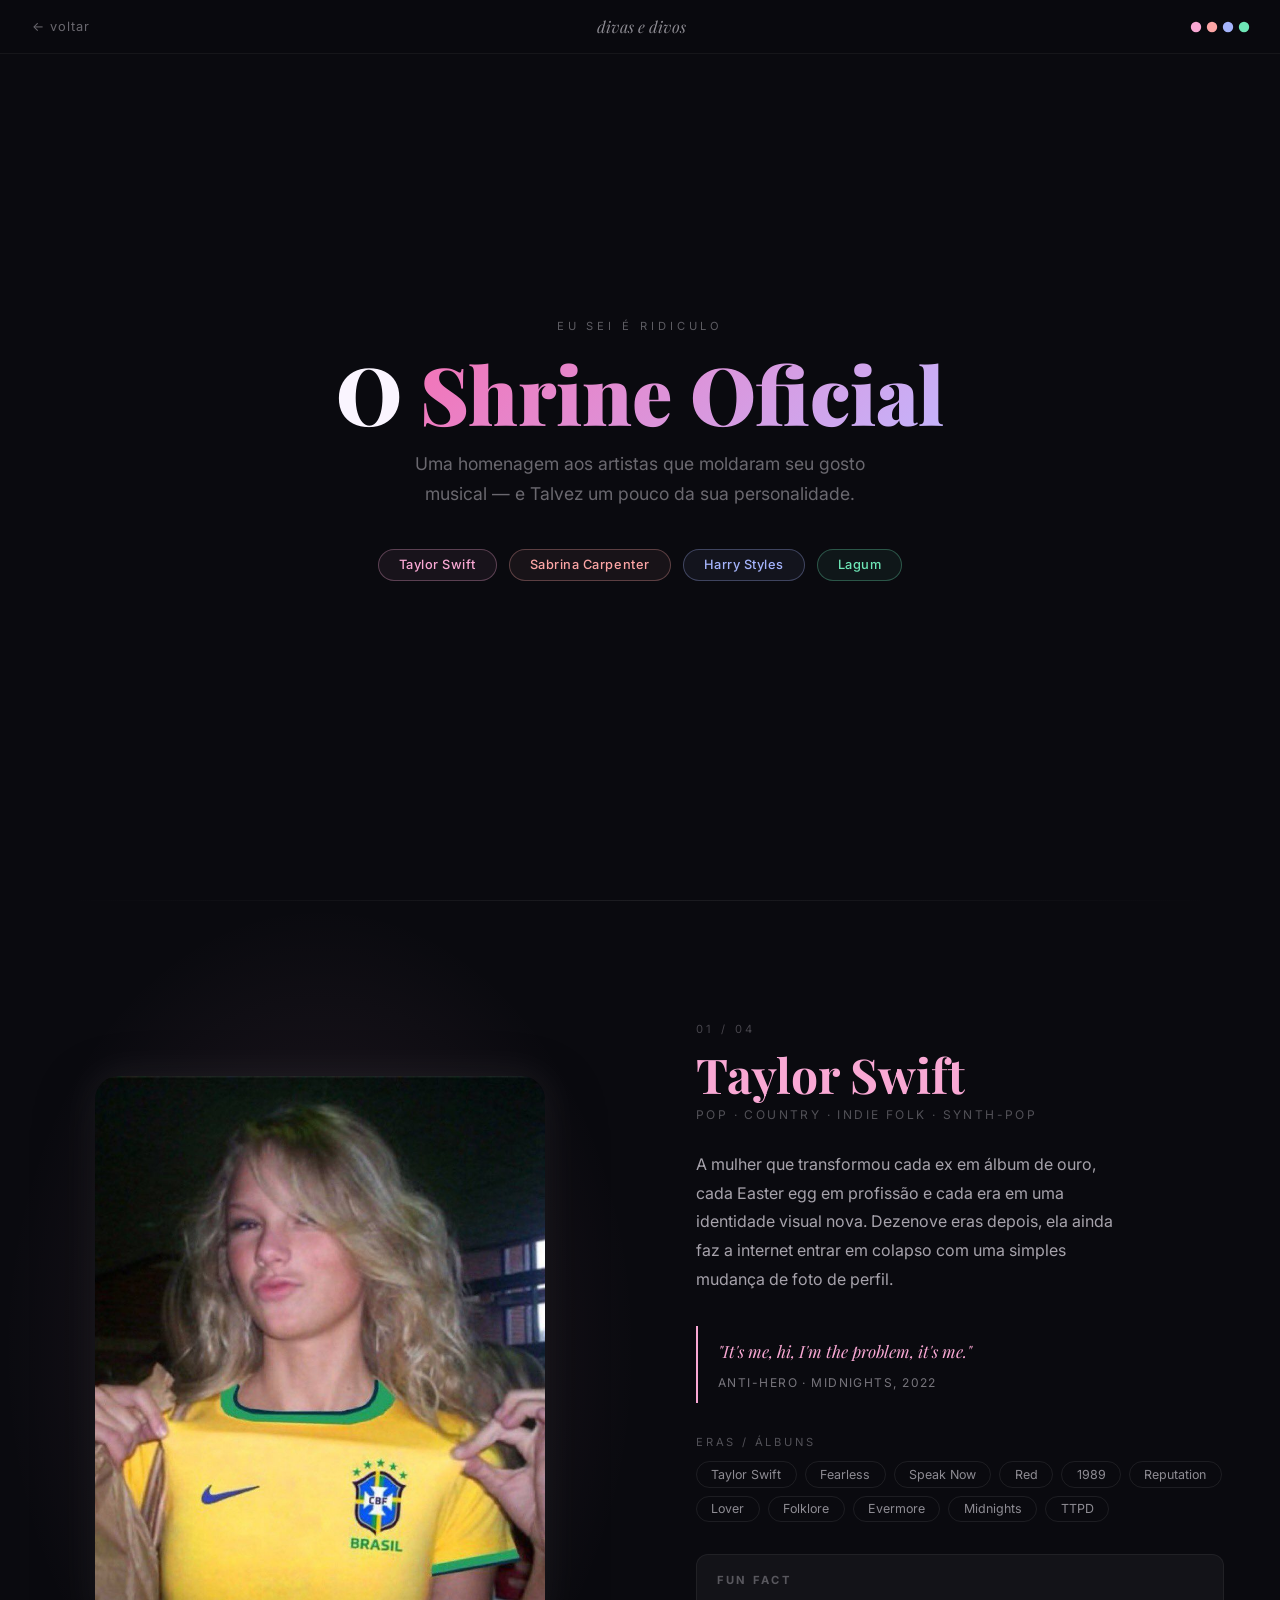
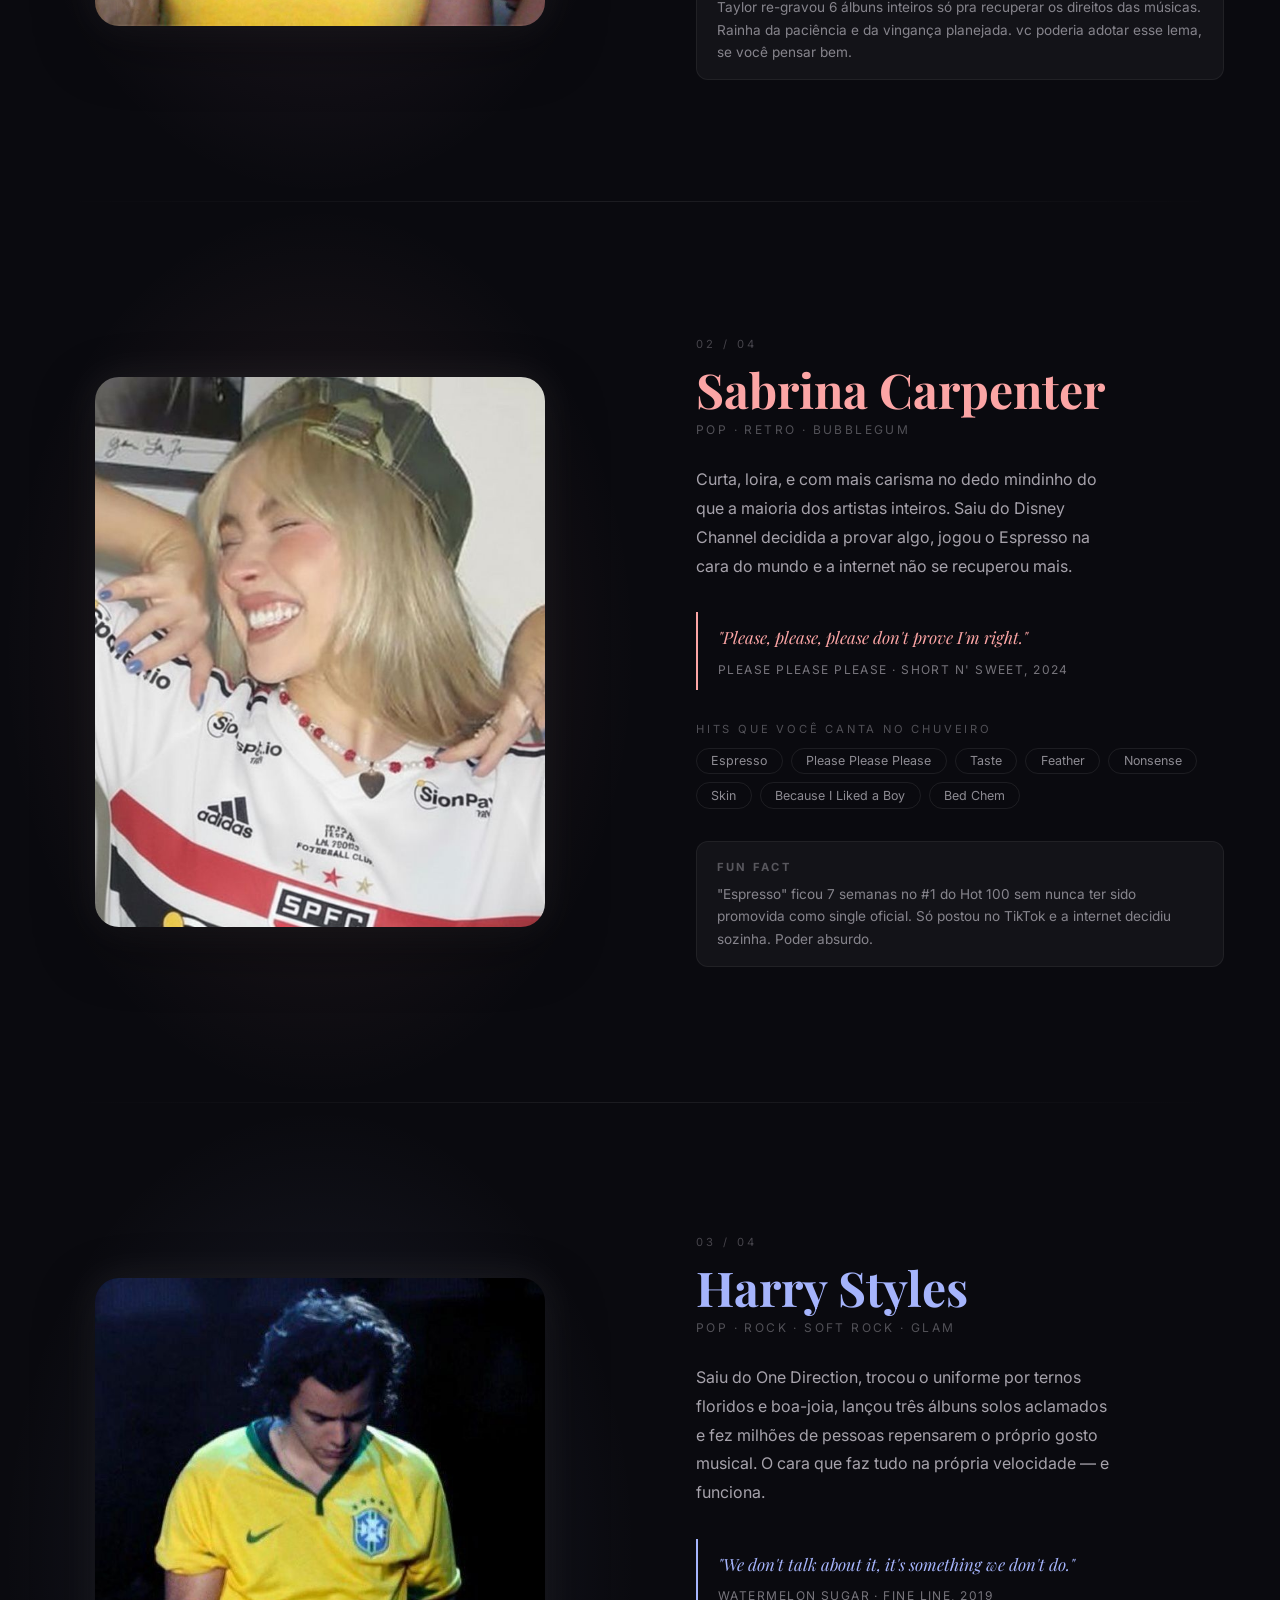
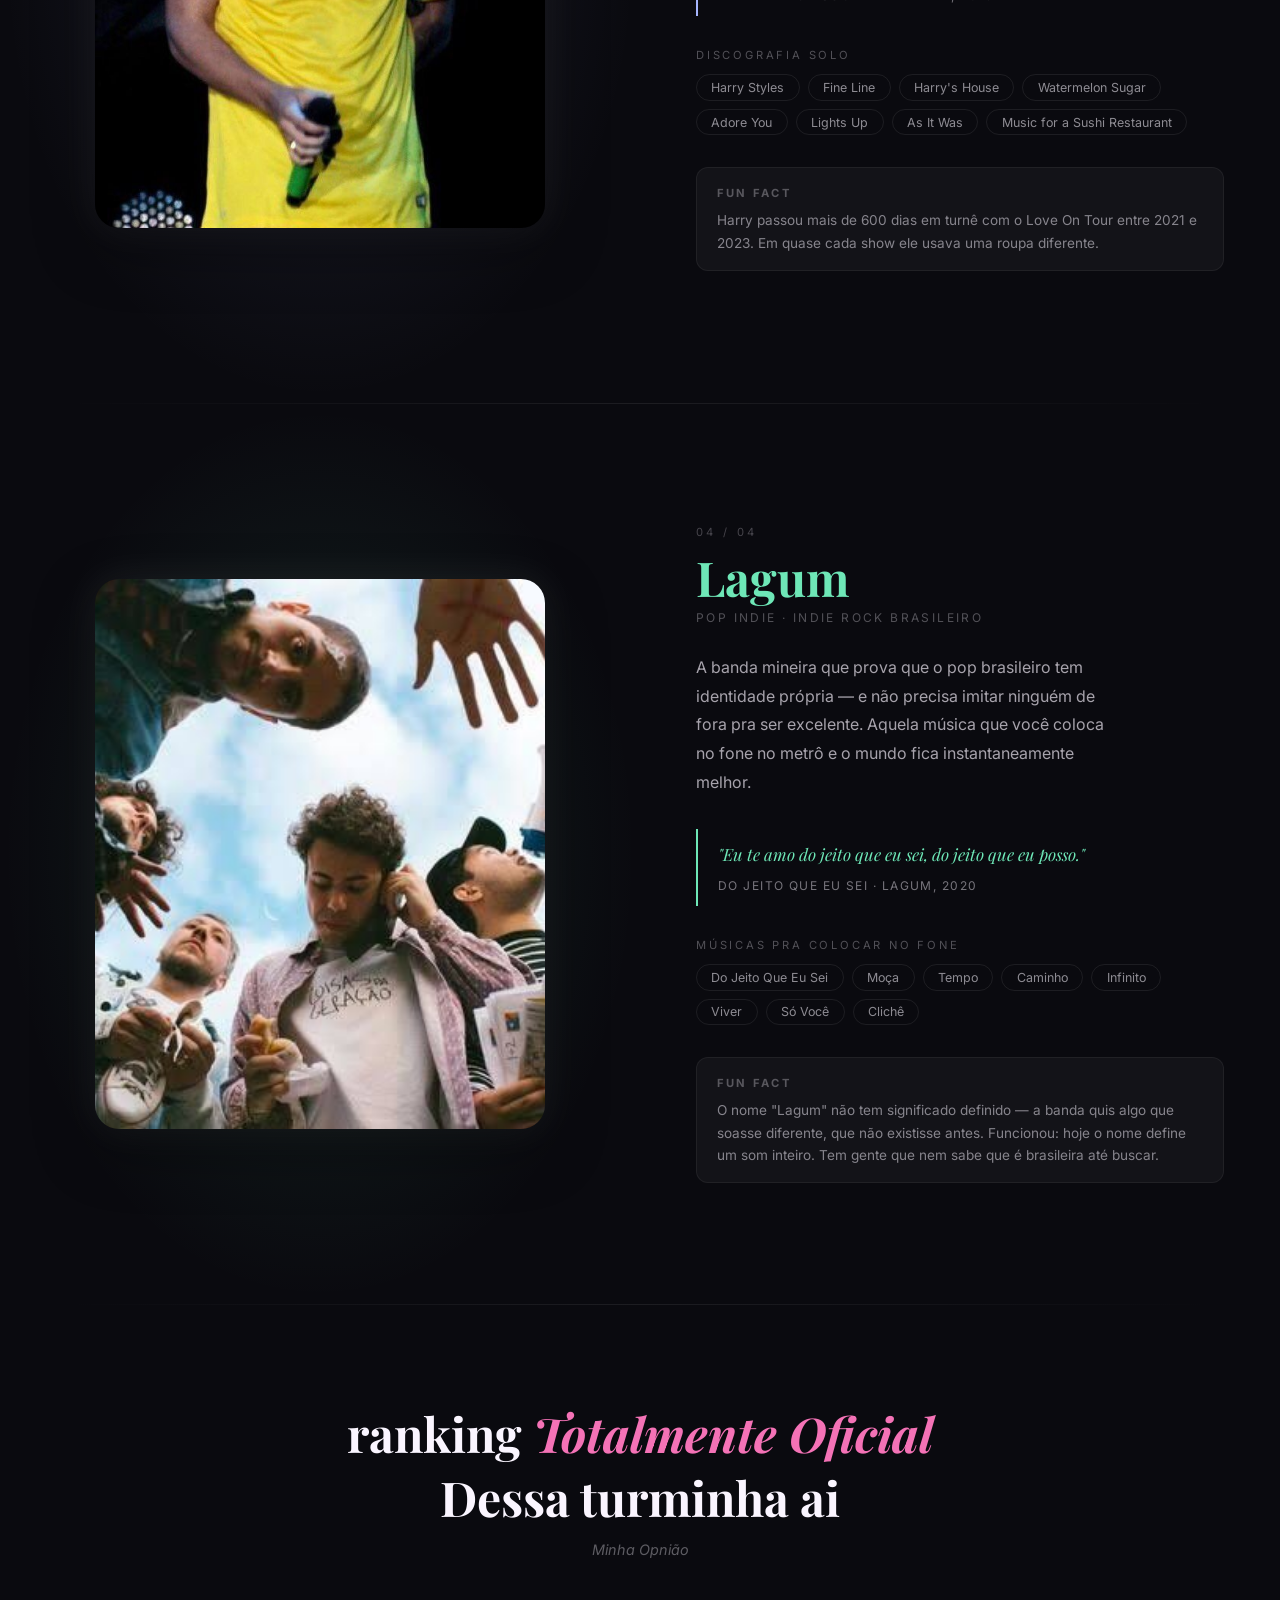
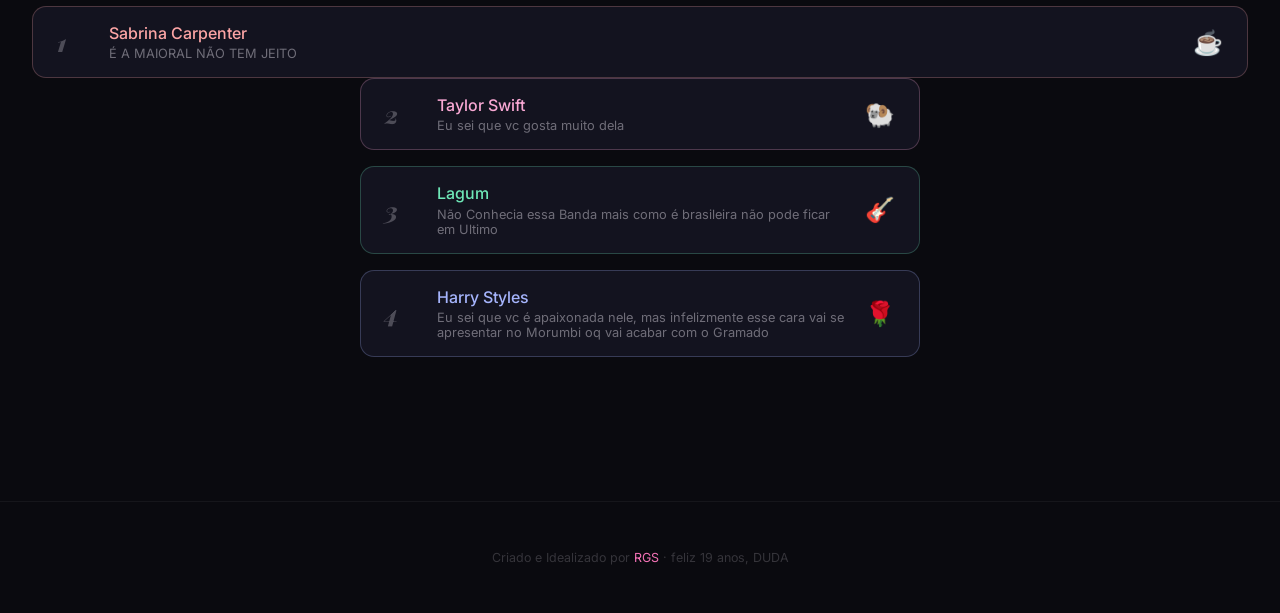
==== divas.html @ cad68816 "Add files via upload" ====
<!DOCTYPE html>
<html lang="pt-BR">
<head>
  <meta charset="UTF-8">
  <meta name="viewport" content="width=device-width, initial-scale=1.0">
  <title>Music shrine</title>
  <link rel="preconnect" href="https://fonts.googleapis.com">
  <link href="https://fonts.googleapis.com/css2?family=Playfair+Display:ital,wght@0,400;0,700;0,900;1,400;1,700&family=Inter:wght@300;400;500;600&display=swap" rel="stylesheet">
  <link rel="stylesheet" href="divas.css">
</head>
<body>

  <div id="confete-container"></div>

 
  <nav>
    <a href="index.html" class="nav-back">← voltar</a>
    <span class="nav-titulo">divas e divos </span>
    <div class="nav-dots">
      <button class="nav-dot" style="background:#F9A8D4" data-target="taylor"  onclick="document.getElementById('taylor').scrollIntoView({behavior:'smooth'})"  title="Taylor Swift" ></button>
      <button class="nav-dot" style="background:#FCA5A5" data-target="sabrina" onclick="document.getElementById('sabrina').scrollIntoView({behavior:'smooth'})" title="Sabrina Carpenter"></button>
      <button class="nav-dot" style="background:#A5B4FC" data-target="harry"   onclick="document.getElementById('harry').scrollIntoView({behavior:'smooth'})"   title="Harry Styles"></button>
      <button class="nav-dot" style="background:#6EE7B7" data-target="lagum"   onclick="document.getElementById('lagum').scrollIntoView({behavior:'smooth'})"   title="Lagum"></button>
    </div>
  </nav>


  <section id="hero-divas" data-section="hero">
    <p class="hero-eyebrow">eu sei é ridiculo</p>
    <h1 class="hero-titulo">
      O <span class="grad-rosa">Shrine Oficial</span><br>
    </h1>
    <p class="hero-subtitulo">
      Uma homenagem aos artistas que moldaram seu gosto musical — e Talvez um pouco da sua personalidade.
    </p>
    <div class="hero-artistas-pills">
      <a class="pill pill-taylor"  href="#taylor">Taylor Swift</a>
      <a class="pill pill-sabrina" href="#sabrina">Sabrina Carpenter</a>
      <a class="pill pill-harry"   href="#harry">Harry Styles</a>
      <a class="pill pill-lagum"   href="#lagum">Lagum</a>
    </div>
  </section>

  <div class="divisor"></div>

 
  <section class="artista-section s-taylor" id="taylor" data-section="taylor">
  <div class="artista-visual">
  <div class="artista-visual-bg"></div>
  <img src="taylor.jpg" alt="Taylor Swift" class="artista-img">
</div>
    <div class="artista-content">
      <p class="artista-numero fade-in-up">01 / 04</p>
      <h2 class="artista-nome fade-in-up">Taylor Swift</h2>
      <p class="artista-genero fade-in-up">Pop · Country · Indie Folk · Synth-Pop</p>

      <p class="artista-desc fade-in-up">
        A mulher que transformou cada ex em álbum de ouro, cada Easter egg em profissão e cada era em uma identidade visual nova. 
        Dezenove eras depois, ela ainda faz a internet entrar em colapso com uma simples mudança de foto de perfil.
      </p>

      <div class="artista-quote fade-in-up">
        <p>"It's me, hi, I'm the problem, it's me."</p>
        <small>Anti-Hero · Midnights, 2022</small>
      </div>

      <div class="artista-hits fade-in-up">
        <p class="artista-hits-titulo">eras / álbuns</p>
        <div class="hits-lista">
          <span class="hit-tag">Taylor Swift</span>
          <span class="hit-tag">Fearless</span>
          <span class="hit-tag">Speak Now</span>
          <span class="hit-tag">Red</span>
          <span class="hit-tag">1989</span>
          <span class="hit-tag">Reputation</span>
          <span class="hit-tag">Lover</span>
          <span class="hit-tag">Folklore</span>
          <span class="hit-tag">Evermore</span>
          <span class="hit-tag">Midnights</span>
          <span class="hit-tag">TTPD</span>
        </div>
      </div>

      <div class="artista-funfact fade-in-up">
        <strong>fun fact</strong>
        Taylor re-gravou 6 álbuns inteiros só pra recuperar os direitos das músicas. Rainha da paciência e da vingança planejada.
        vc poderia adotar esse lema, se você pensar bem.
      </div>
    </div>
  </section>

  <div class="divisor"></div>

 
  <section class="artista-section s-sabrina" id="sabrina" data-section="sabrina">
   <div class="artista-visual">
  <div class="artista-visual-bg"></div>
  <img src="sabrina.jpg" alt="Sabrina Carpenter" class="artista-img">
</div>
    <div class="artista-content">
      <p class="artista-numero fade-in-up">02 / 04</p>
      <h2 class="artista-nome fade-in-up">Sabrina Carpenter</h2>
      <p class="artista-genero fade-in-up">Pop · Retro · Bubblegum</p>

      <p class="artista-desc fade-in-up">
        Curta, loira, e com mais carisma no dedo mindinho do que a maioria dos artistas inteiros. 
        Saiu do Disney Channel decidida a provar algo, jogou o Espresso na cara do mundo e a internet não se recuperou mais.
      </p>

      <div class="artista-quote fade-in-up">
        <p>"Please, please, please don't prove I'm right."</p>
        <small>Please Please Please · Short n' Sweet, 2024</small>
      </div>

      <div class="artista-hits fade-in-up">
        <p class="artista-hits-titulo">hits que você canta no chuveiro</p>
        <div class="hits-lista">
          <span class="hit-tag">Espresso</span>
          <span class="hit-tag">Please Please Please</span>
          <span class="hit-tag">Taste</span>
          <span class="hit-tag">Feather</span>
          <span class="hit-tag">Nonsense</span>
          <span class="hit-tag">Skin</span>
          <span class="hit-tag">Because I Liked a Boy</span>
          <span class="hit-tag">Bed Chem</span>
        </div>
      </div>

      <div class="artista-funfact fade-in-up">
        <strong>fun fact</strong>
        "Espresso" ficou 7 semanas no #1 do Hot 100 sem nunca ter sido promovida como single oficial. 
        Só postou no TikTok e a internet decidiu sozinha. Poder absurdo.
      </div>
    </div>
  </section>

  <div class="divisor"></div>


  <section class="artista-section s-harry" id="harry" data-section="harry">
    <div class="artista-visual">
  <div class="artista-visual-bg"></div>
  <img src="harry.jpg" alt="Harry Styles" class="artista-img">
</div>
    <div class="artista-content">
      <p class="artista-numero fade-in-up">03 / 04</p>
      <h2 class="artista-nome fade-in-up">Harry Styles</h2>
      <p class="artista-genero fade-in-up">Pop · Rock · Soft Rock · Glam</p>

      <p class="artista-desc fade-in-up">
        Saiu do One Direction, trocou o uniforme por ternos floridos e boa-joia, lançou três álbuns solos aclamados e fez
        milhões de pessoas repensarem o próprio gosto musical. O cara que faz tudo na própria velocidade — e funciona.
      </p>

      <div class="artista-quote fade-in-up">
        <p>"We don't talk about it, it's something we don't do."</p>
        <small>Watermelon Sugar · Fine Line, 2019</small>
      </div>

      <div class="artista-hits fade-in-up">
        <p class="artista-hits-titulo">discografia solo</p>
        <div class="hits-lista">
          <span class="hit-tag">Harry Styles</span>
          <span class="hit-tag">Fine Line</span>
          <span class="hit-tag">Harry's House</span>
          <span class="hit-tag">Watermelon Sugar</span>
          <span class="hit-tag">Adore You</span>
          <span class="hit-tag">Lights Up</span>
          <span class="hit-tag">As It Was</span>
          <span class="hit-tag">Music for a Sushi Restaurant</span>
        </div>
      </div>

      <div class="artista-funfact fade-in-up">
        <strong>fun fact</strong>
        Harry passou mais de 600 dias em turnê com o Love On Tour entre 2021 e 2023. 
        Em quase cada show ele usava uma roupa diferente.
      </div>
    </div>
  </section>

  <div class="divisor"></div>

 
  <section class="artista-section s-lagum" id="lagum" data-section="lagum">
   <div class="artista-visual">
  <div class="artista-visual-bg"></div>
  <img src="lagum.jpg" alt="Lagum" class="artista-img">
</div>
    <div class="artista-content">
      <p class="artista-numero fade-in-up">04 / 04</p>
      <h2 class="artista-nome fade-in-up">Lagum</h2>
      <p class="artista-genero fade-in-up">Pop Indie · Indie Rock Brasileiro</p>

      <p class="artista-desc fade-in-up">
        A banda mineira que prova que o pop brasileiro tem identidade própria — e não precisa imitar ninguém de fora pra ser excelente. 
        Aquela música que você coloca no fone no metrô e o mundo fica instantaneamente melhor.
      </p>

      <div class="artista-quote fade-in-up">
        <p>"Eu te amo do jeito que eu sei, do jeito que eu posso."</p>
        <small>Do Jeito Que Eu Sei · Lagum, 2020</small>
      </div>

      <div class="artista-hits fade-in-up">
        <p class="artista-hits-titulo">músicas pra colocar no fone</p>
        <div class="hits-lista">
          <span class="hit-tag">Do Jeito Que Eu Sei</span>
          <span class="hit-tag">Moça</span>
          <span class="hit-tag">Tempo</span>
          <span class="hit-tag">Caminho</span>
          <span class="hit-tag">Infinito</span>
          <span class="hit-tag">Viver</span>
          <span class="hit-tag">Só Você</span>
          <span class="hit-tag">Clichê</span>
        </div>
      </div>

      <div class="artista-funfact fade-in-up">
        <strong>fun fact</strong>
        O nome "Lagum" não tem significado definido — a banda quis algo que soasse diferente, que não existisse antes.
        Funcionou: hoje o nome define um som inteiro. Tem gente que nem sabe que é brasileira até buscar.
      </div>
    </div>
  </section>

  <div class="divisor"></div>


  <section id="ranking">
    <h2 class="ranking-titulo fade-in-up">
       ranking <em> Totalmente Oficial</em><br> Dessa turminha ai
    </h2>
    <p class="ranking-sub fade-in-up">Minha Opnião</p>

      <div class="ranking-item fade-in-up" style="border-color: rgba(252,165,165,0.25);">
        <span class="ranking-pos">1</span>
        <div class="ranking-info">
          <p class="ranking-artista" style="color:#FCA5A5">Sabrina Carpenter</p>
          <p class="ranking-motivo">É A MAIORAL NÃO TEM JEITO</p>
        </div>
        <span class="ranking-emoji">☕</span>
      </div>

    <div class="ranking-lista">
      <div class="ranking-item fade-in-up" style="border-color: rgba(249,168,212,0.25);">
        <span class="ranking-pos">2</span>
        <div class="ranking-info">
          <p class="ranking-artista" style="color:#F9A8D4">Taylor Swift</p>
          <p class="ranking-motivo">Eu sei que vc gosta muito dela</p>
        </div>
        <span class="ranking-emoji">🐏</span>
      </div>

    

      <div class="ranking-item fade-in-up" style="border-color: rgba(110,231,183,0.25);">
        <span class="ranking-pos">3</span>
        <div class="ranking-info">
          <p class="ranking-artista" style="color:#6EE7B7">Lagum</p>
          <p class="ranking-motivo">Não Conhecia essa Banda mais como é brasileira não pode ficar em Ultimo </p>
        </div>
        <span class="ranking-emoji">🎸</span>
      </div>

      <div class="ranking-item fade-in-up" style="border-color: rgba(165,180,252,0.25);">
        <span class="ranking-pos">4</span>
        <div class="ranking-info">
          <p class="ranking-artista" style="color:#A5B4FC">Harry Styles</p>
          <p class="ranking-motivo">Eu sei que vc é apaixonada nele, mas infelizmente esse cara vai se apresentar no Morumbi oq vai acabar com o Gramado </p>
        </div>
        <span class="ranking-emoji">🌹</span>
      </div>
    </div>
  </section>

   <footer>
    Criado e Idealizado por <span>RGS</span> · feliz 19 anos, DUDA
  </footer>

  <script src="divas.js"></script>
</body>
</html>
---- divas.css ----
*, *::before, *::after { box-sizing: border-box; margin: 0; padding: 0; }

:root {
  --offwhite: #FAF5FF;
  --fundo:    #0A0A0F;
  --card-bg:  #13131F;
  --card-border: rgba(255,255,255,0.07);
}

html { scroll-behavior: smooth; }

body {
  font-family: 'Inter', sans-serif;
  background: var(--fundo);
  color: var(--offwhite);
  overflow-x: hidden;
}


#confete-container {
  position: fixed; top:0; left:0;
  width:100%; height:100%;
  pointer-events:none; z-index:999;
}
.confete-piece {
  position:absolute;
  animation: confete-cair linear forwards;
  opacity:0;
}
@keyframes confete-cair {
  0%   { transform: translateY(-20px) rotate(0deg);   opacity: 1; }
  100% { transform: translateY(110vh) rotate(720deg); opacity: 0; }
}


nav {
  position: fixed;
  top: 0; left: 0; right: 0;
  z-index: 100;
  display: flex;
  align-items: center;
  justify-content: space-between;
  padding: 1rem 2rem;
  background: rgba(10,10,15,0.85);
  backdrop-filter: blur(12px);
  border-bottom: 1px solid rgba(255,255,255,0.05);
}

.nav-back {
  font-size: 0.8rem;
  color: rgba(250,245,255,0.4);
  text-decoration: none;
  letter-spacing: 0.08em;
  transition: color 0.2s;
}
.nav-back:hover { color: rgba(250,245,255,0.8); }

.nav-titulo {
  font-family: 'Playfair Display', serif;
  font-style: italic;
  font-size: 1rem;
  color: rgba(250,245,255,0.55);
}

.nav-dots {
  display: flex;
  gap: 0.5rem;
}

.nav-dot {
  width: 8px; height: 8px;
  border-radius: 50%;
  cursor: pointer;
  opacity: 0.35;
  transition: opacity 0.2s, transform 0.2s;
  border: none;
}
.nav-dot:hover, .nav-dot.ativo { opacity: 1; transform: scale(1.3); }


#hero-divas {
  min-height: 100vh;
  display: flex;
  flex-direction: column;
  align-items: center;
  justify-content: center;
  text-align: center;
  padding: 6rem 1.5rem 3rem;
  position: relative;
}

.hero-eyebrow {
  font-size: 0.7rem;
  letter-spacing: 0.35em;
  text-transform: uppercase;
  color: rgba(250,245,255,0.35);
  margin-bottom: 1.25rem;
}

.hero-titulo {
  font-family: 'Playfair Display', serif;
  font-size: clamp(2.5rem, 7vw, 5rem);
  font-weight: 900;
  line-height: 1;
  margin-bottom: 1rem;
}

.hero-titulo .grad-rosa {
  background: linear-gradient(135deg, #F472B6, #C4B5FD);
  -webkit-background-clip: text;
  -webkit-text-fill-color: transparent;
  background-clip: text;
}

.hero-subtitulo {
  font-size: clamp(0.9rem, 2vw, 1.1rem);
  color: rgba(250,245,255,0.4);
  max-width: 480px;
  line-height: 1.7;
  margin-bottom: 2.5rem;
}

.hero-artistas-pills {
  display: flex;
  gap: 0.75rem;
  flex-wrap: wrap;
  justify-content: center;
  margin-bottom: 3rem;
}

.pill {
  padding: 0.45rem 1.25rem;
  border-radius: 100px;
  font-size: 0.8rem;
  font-weight: 500;
  border: 1px solid;
  cursor: pointer;
  text-decoration: none;
  transition: all 0.25s ease;
  letter-spacing: 0.04em;
}

.pill-taylor  { color: #F9A8D4; border-color: rgba(249,168,212,0.3); background: rgba(249,168,212,0.06); }
.pill-sabrina { color: #FCA5A5; border-color: rgba(252,165,165,0.3); background: rgba(252,165,165,0.06); }
.pill-harry   { color: #A5B4FC; border-color: rgba(165,180,252,0.3); background: rgba(165,180,252,0.06); }
.pill-lagum   { color: #6EE7B7; border-color: rgba(110,231,183,0.3); background: rgba(110,231,183,0.06); }

.pill-taylor:hover  { background: rgba(249,168,212,0.18); border-color: #F9A8D4; }
.pill-sabrina:hover { background: rgba(252,165,165,0.18); border-color: #FCA5A5; }
.pill-harry:hover   { background: rgba(165,180,252,0.18); border-color: #A5B4FC; }
.pill-lagum:hover   { background: rgba(110,231,183,0.18); border-color: #6EE7B7; }


.artista-section {
  min-height: 100vh;
  display: grid;
  grid-template-columns: 1fr 1fr;
  position: relative;
  overflow: hidden;
}

.artista-section:nth-child(even) { direction: rtl; }
.artista-section:nth-child(even) > * { direction: ltr; }


.artista-visual {
  position: relative;
  display: flex;
  align-items: center;
  justify-content: center;
  padding: 4rem 3rem;
  overflow: hidden;
}

.artista-visual-bg {
  position: absolute;
  inset: 0;
  opacity: 0.12;
  background-size: 120%;
  background-position: center;
}

.artista-inicial {
  font-family: 'Playfair Display', serif;
  font-size: clamp(8rem, 18vw, 14rem);
  font-weight: 900;
  font-style: italic;
  line-height: 1;
  position: relative;
  z-index: 1;
  user-select: none;
}

/* Painel conteúdo (direita) */
.artista-content {
  display: flex;
  flex-direction: column;
  justify-content: center;
  padding: 4rem 3.5rem;
  position: relative;
}

.artista-numero {
  font-size: 0.7rem;
  letter-spacing: 0.3em;
  color: rgba(250,245,255,0.25);
  margin-bottom: 0.75rem;
}

.artista-nome {
  font-family: 'Playfair Display', serif;
  font-size: clamp(2rem, 4vw, 3rem);
  font-weight: 700;
  line-height: 1.1;
  margin-bottom: 0.4rem;
}

.artista-genero {
  font-size: 0.75rem;
  letter-spacing: 0.2em;
  text-transform: uppercase;
  color: rgba(250,245,255,0.3);
  margin-bottom: 1.75rem;
}

.artista-desc {
  font-size: 1rem;
  line-height: 1.8;
  color: rgba(250,245,255,0.65);
  margin-bottom: 2rem;
  max-width: 420px;
}


.artista-quote {
  border-left: 2px solid;
  padding: 0.75rem 0 0.75rem 1.25rem;
  margin-bottom: 2rem;
}

.artista-quote p {
  font-family: 'Playfair Display', serif;
  font-style: italic;
  font-size: 1.05rem;
  line-height: 1.6;
  margin-bottom: 0.4rem;
}

.artista-quote small {
  font-size: 0.75rem;
  letter-spacing: 0.12em;
  text-transform: uppercase;
  opacity: 0.45;
}


.artista-hits {
  margin-bottom: 2rem;
}

.artista-hits-titulo {
  font-size: 0.7rem;
  letter-spacing: 0.25em;
  text-transform: uppercase;
  color: rgba(250,245,255,0.3);
  margin-bottom: 0.75rem;
}

.hits-lista {
  display: flex;
  flex-wrap: wrap;
  gap: 0.5rem;
}

.hit-tag {
  padding: 0.3rem 0.9rem;
  border-radius: 100px;
  font-size: 0.78rem;
  border: 1px solid rgba(255,255,255,0.08);
  color: rgba(250,245,255,0.55);
  transition: all 0.2s;
  cursor: default;
}

.hit-tag:hover {
  border-color: rgba(255,255,255,0.22);
  color: rgba(250,245,255,0.9);
}


.artista-funfact {
  padding: 1rem 1.25rem;
  border-radius: 12px;
  background: rgba(255,255,255,0.04);
  border: 1px solid rgba(255,255,255,0.06);
  font-size: 0.85rem;
  line-height: 1.65;
  color: rgba(250,245,255,0.5);
}

.artista-funfact strong {
  display: block;
  font-size: 0.7rem;
  letter-spacing: 0.2em;
  text-transform: uppercase;
  margin-bottom: 0.4rem;
  opacity: 0.6;
}


.s-taylor .artista-inicial { color: rgba(249,168,212,0.15); }
.s-taylor .artista-nome    { color: #F9A8D4; }
.s-taylor .artista-quote   { border-color: #F9A8D4; }
.s-taylor .artista-quote p { color: #F9A8D4; }
.s-taylor .artista-visual-bg { background: radial-gradient(ellipse at center, #F9A8D4 0%, transparent 70%); }
.s-taylor .artista-inicial { color: rgba(249,168,212,0.2); text-shadow: 0 0 120px rgba(249,168,212,0.3); }


.s-sabrina .artista-inicial { color: rgba(252,165,165,0.2); text-shadow: 0 0 120px rgba(252,165,165,0.3); }
.s-sabrina .artista-nome    { color: #FCA5A5; }
.s-sabrina .artista-quote   { border-color: #FCA5A5; }
.s-sabrina .artista-quote p { color: #FCA5A5; }
.s-sabrina .artista-visual-bg { background: radial-gradient(ellipse at center, #FCA5A5 0%, transparent 70%); }


.s-harry .artista-inicial { color: rgba(165,180,252,0.2); text-shadow: 0 0 120px rgba(165,180,252,0.3); }
.s-harry .artista-nome    { color: #A5B4FC; }
.s-harry .artista-quote   { border-color: #A5B4FC; }
.s-harry .artista-quote p { color: #A5B4FC; }
.s-harry .artista-visual-bg { background: radial-gradient(ellipse at center, #A5B4FC 0%, transparent 70%); }


.s-lagum .artista-inicial { color: rgba(110,231,183,0.2); text-shadow: 0 0 120px rgba(110,231,183,0.3); }
.s-lagum .artista-nome    { color: #6EE7B7; }
.s-lagum .artista-quote   { border-color: #6EE7B7; }
.s-lagum .artista-quote p { color: #6EE7B7; }
.s-lagum .artista-visual-bg { background: radial-gradient(ellipse at center, #6EE7B7 0%, transparent 70%); }


.divisor {
  height: 1px;
  background: linear-gradient(90deg, transparent, rgba(255,255,255,0.08), transparent);
  margin: 0 4rem;
}


#ranking {
  padding: 6rem 2rem;
  text-align: center;
}

.ranking-titulo {
  font-family: 'Playfair Display', serif;
  font-size: clamp(1.8rem, 4vw, 3rem);
  font-weight: 700;
  margin-bottom: 0.75rem;
}

.ranking-titulo em {
  font-style: italic;
  color: #F472B6;
}

.ranking-sub {
  font-size: 0.9rem;
  color: rgba(250,245,255,0.35);
  margin-bottom: 3rem;
  font-style: italic;
}

.ranking-lista {
  max-width: 560px;
  margin: 0 auto 3rem;
  display: flex;
  flex-direction: column;
  gap: 1rem;
}

.ranking-item {
  display: flex;
  align-items: center;
  gap: 1.25rem;
  padding: 1rem 1.5rem;
  background: var(--card-bg);
  border: 1px solid var(--card-border);
  border-radius: 14px;
  text-align: left;
  transition: transform 0.2s, border-color 0.2s;
}

.ranking-item:hover { transform: translateX(6px); }

.ranking-pos {
  font-family: 'Playfair Display', serif;
  font-size: 1.5rem;
  font-weight: 900;
  font-style: italic;
  opacity: 0.25;
  min-width: 2rem;
}

.ranking-info { flex: 1; }
.ranking-artista { font-weight: 500; font-size: 1rem; margin-bottom: 0.2rem; }
.ranking-motivo { font-size: 0.8rem; color: rgba(250,245,255,0.4); }

.ranking-emoji { font-size: 1.5rem; }


footer {
  text-align: center;
  padding: 3rem 1.5rem;
  font-size: 0.78rem;
  color: rgba(250,245,255,0.18);
  border-top: 1px solid rgba(255,255,255,0.05);
}

footer span { color: #F472B6; }


.fade-in-up {
  opacity: 0;
  transform: translateY(30px);
  transition: opacity 0.7s ease, transform 0.7s ease;
}

.fade-in-up.visivel {
  opacity: 1;
  transform: translateY(0);
}


@media (max-width: 768px) {
  .artista-section {
    grid-template-columns: 1fr;
    grid-template-rows: auto auto;
  }
  .artista-section:nth-child(even) { direction: ltr; }
  .artista-visual { min-height: 200px; padding: 3rem 2rem; }
  .artista-content { padding: 2.5rem 1.5rem; }
  .artista-inicial { font-size: 6rem; }
  nav { padding: 0.85rem 1rem; }
}

@media (prefers-reduced-motion: reduce) {
  .confete-piece { animation: none; }
  * { transition-duration: 0.01ms !important; animation-duration: 0.01ms !important; }
}

.artista-img{
  width: 100%;
  max-width: 450px;
  height: 550px;
  object-fit: cover;
  border-radius: 24px;
  display: block;
  position: relative;
  z-index: 2;

  box-shadow:
    0 20px 60px rgba(0,0,0,.35),
    0 0 40px rgba(255,255,255,.08);

  transition: transform .4s ease;
}

.artista-img:hover{
  transform: scale(1.03);
}
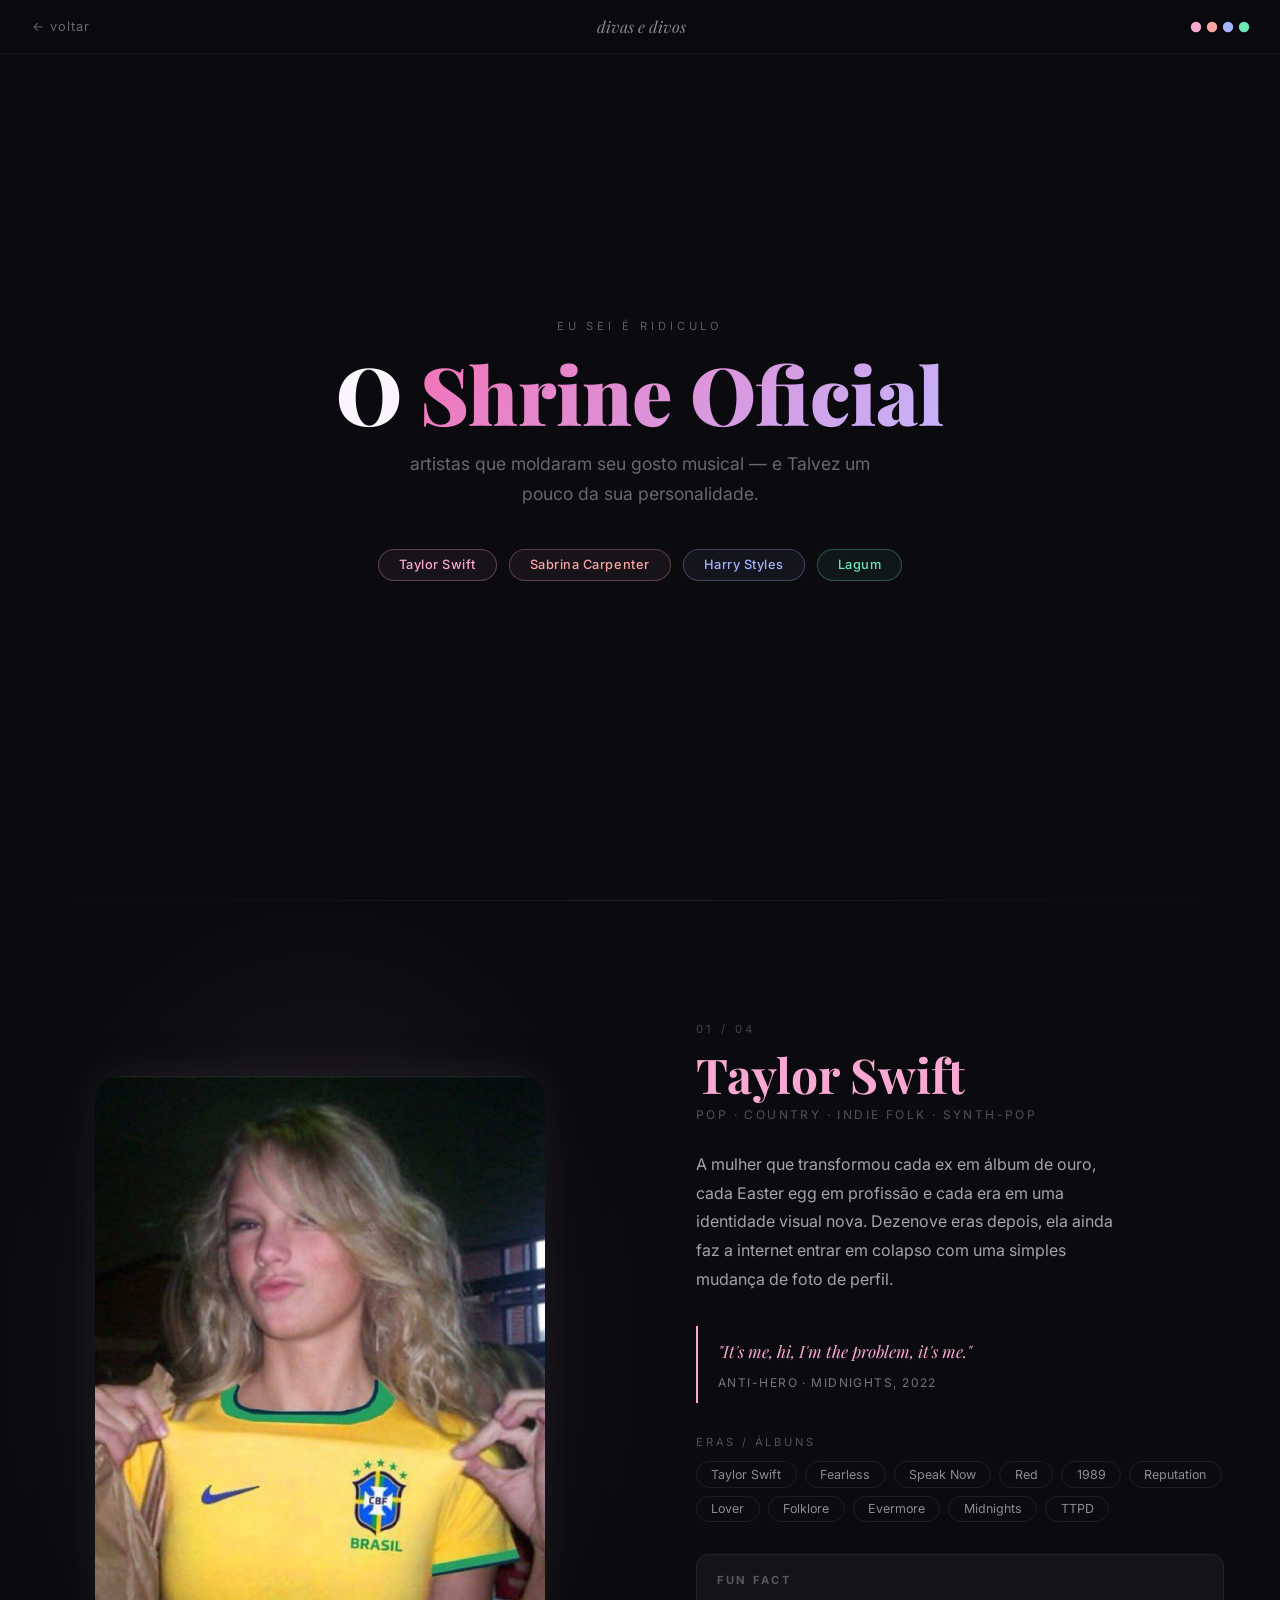
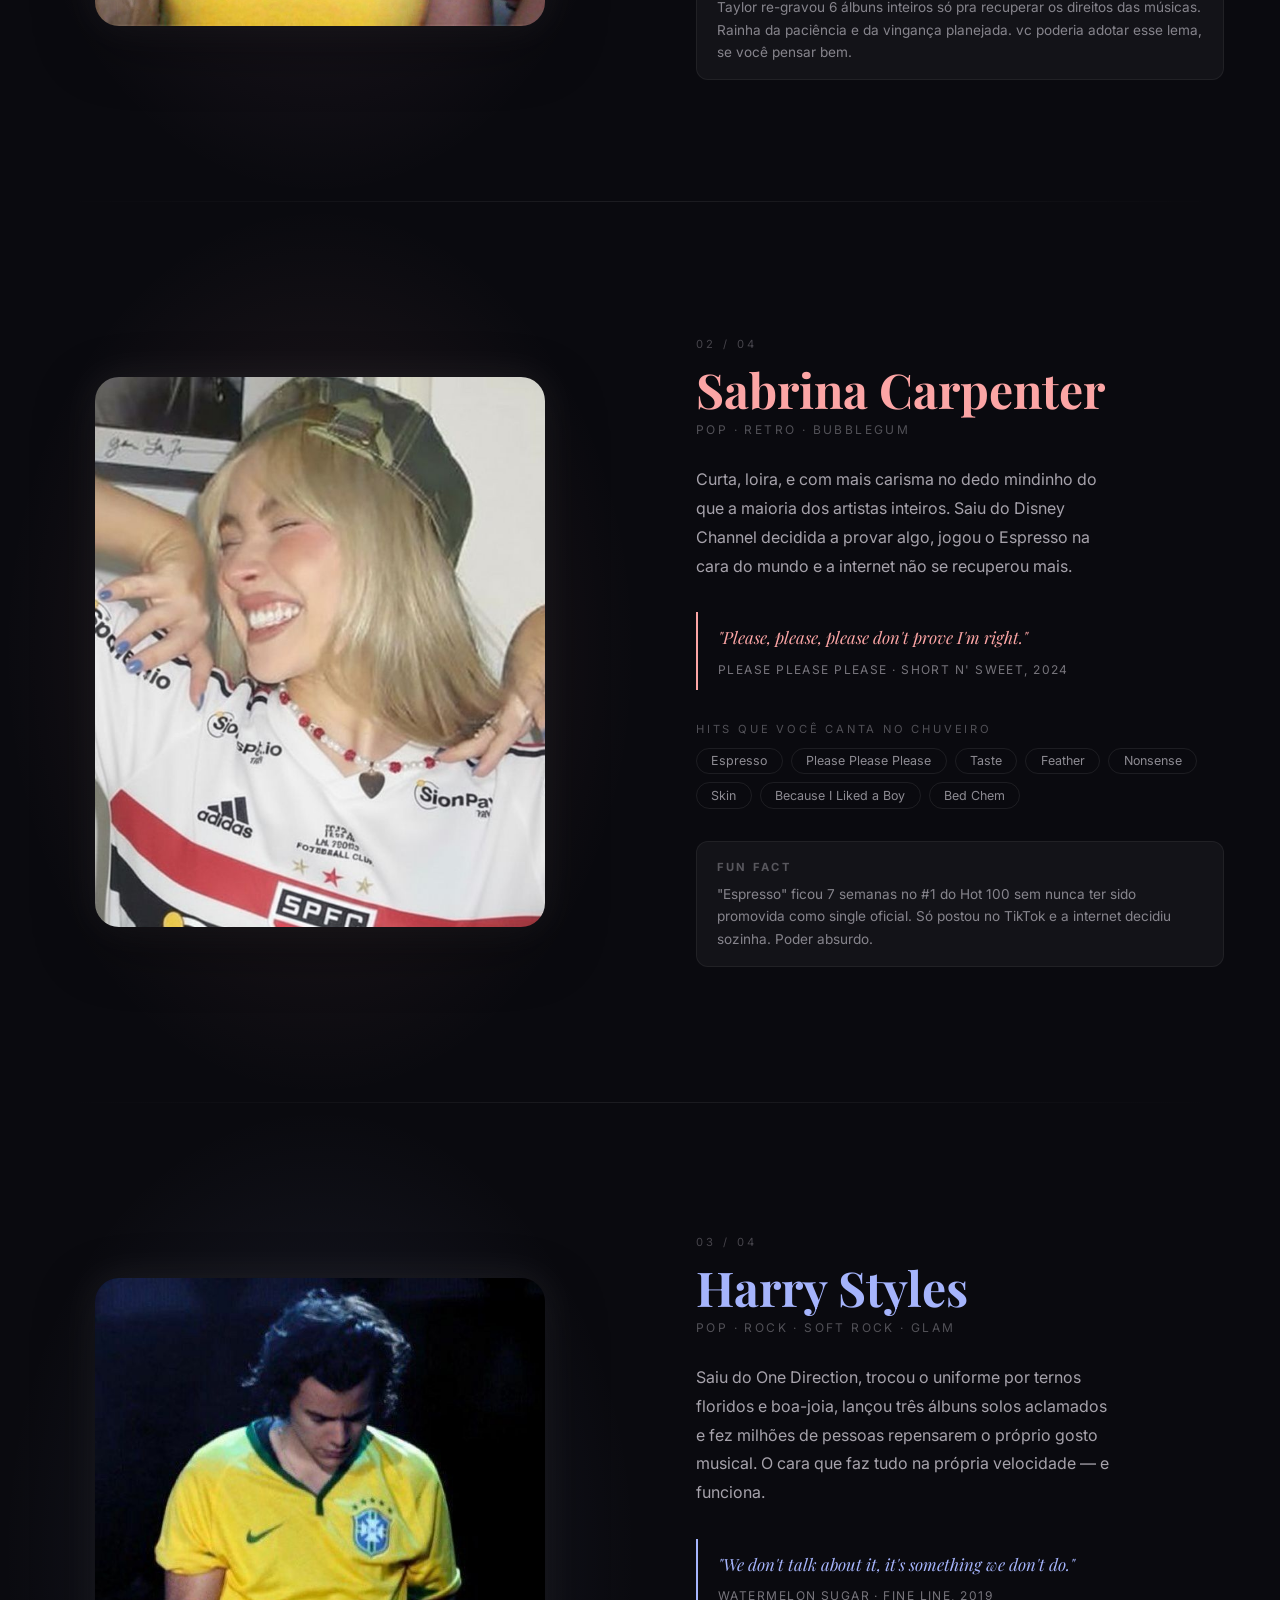
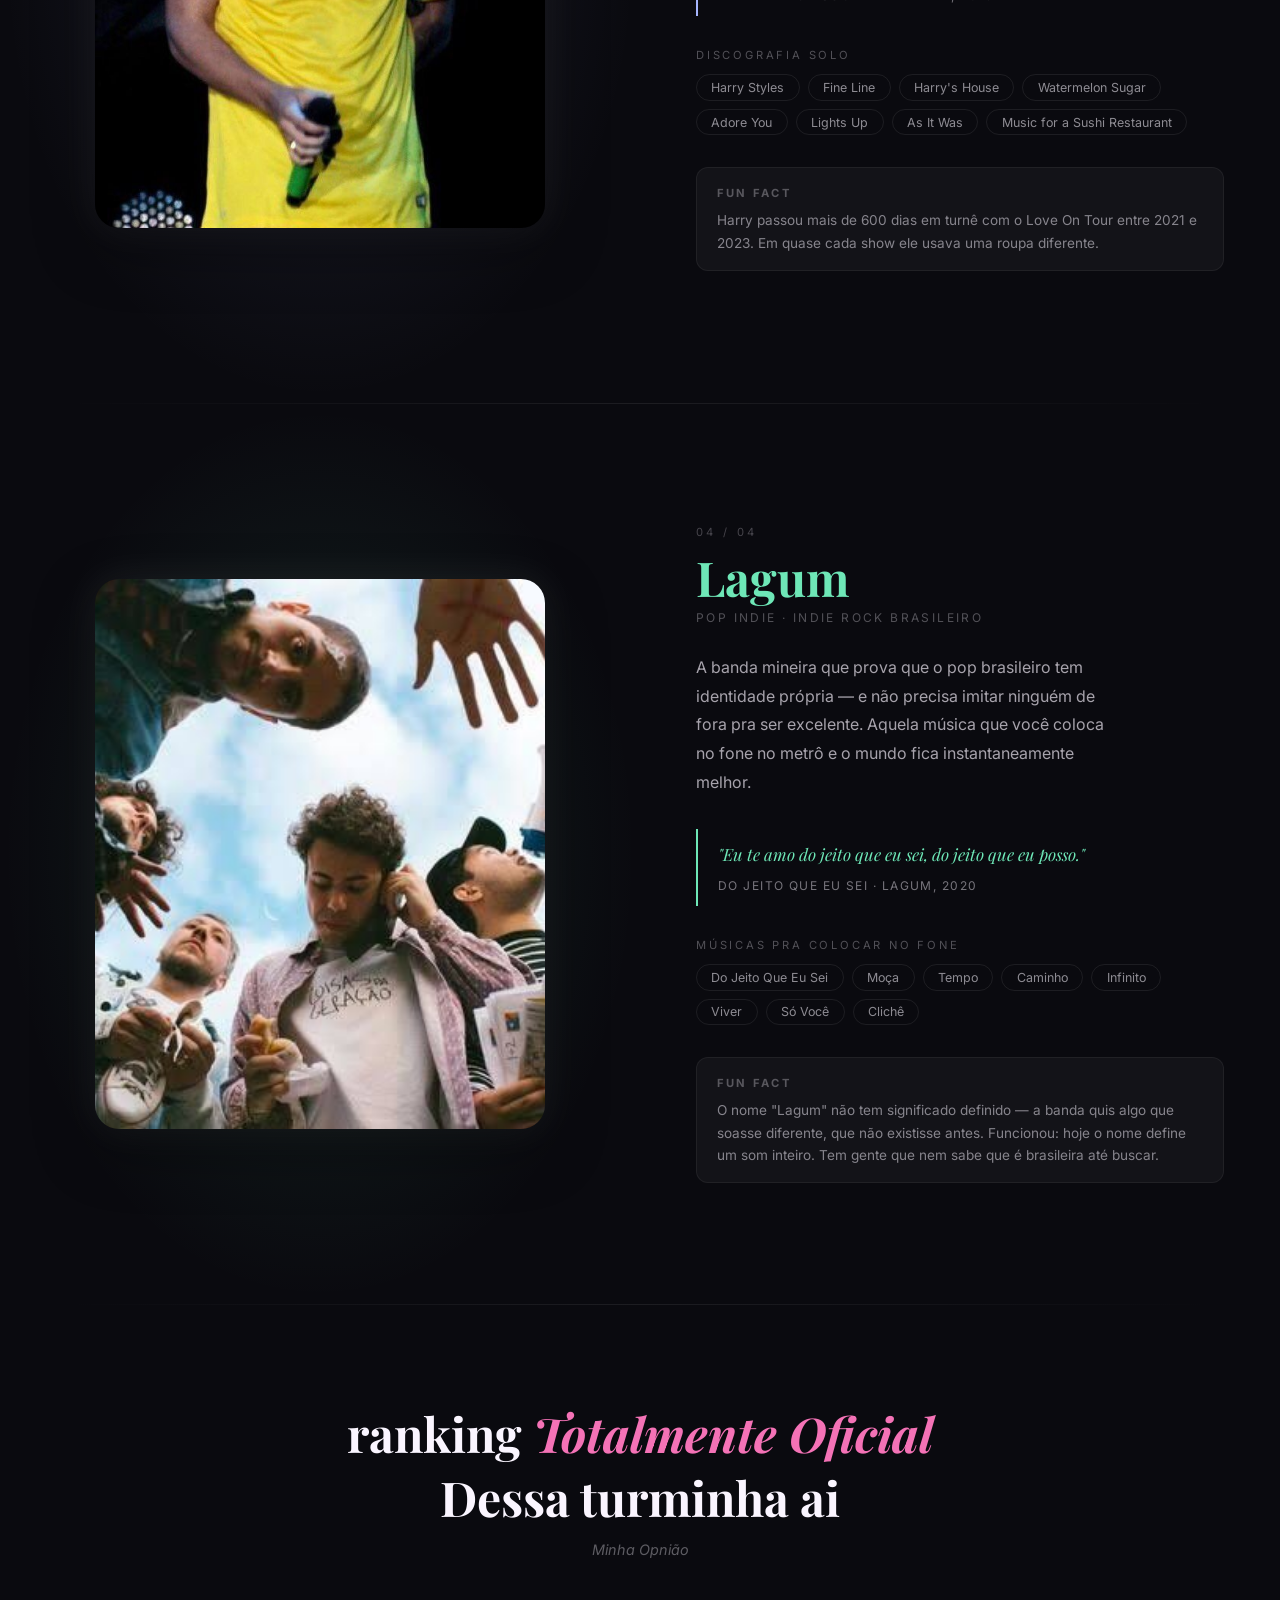
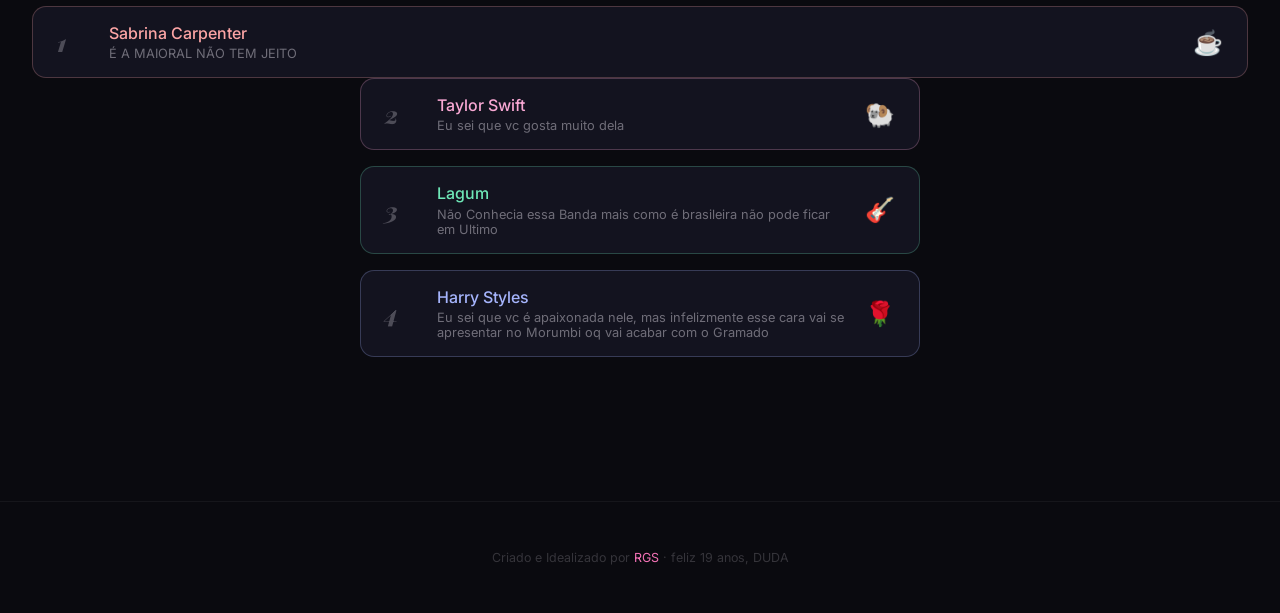
==== commit cda015a0: "Edit tribute paragraph in divas.html Removed the introductory phrase from the paragraph." ====
--- a/divas.html
+++ b/divas.html
@@ -31,7 +31,7 @@
       O <span class="grad-rosa">Shrine Oficial</span><br>
     </h1>
     <p class="hero-subtitulo">
-      Uma homenagem aos artistas que moldaram seu gosto musical — e Talvez um pouco da sua personalidade.
+       artistas que moldaram seu gosto musical — e Talvez um pouco da sua personalidade.
     </p>
     <div class="hero-artistas-pills">
       <a class="pill pill-taylor"  href="#taylor">Taylor Swift</a>
